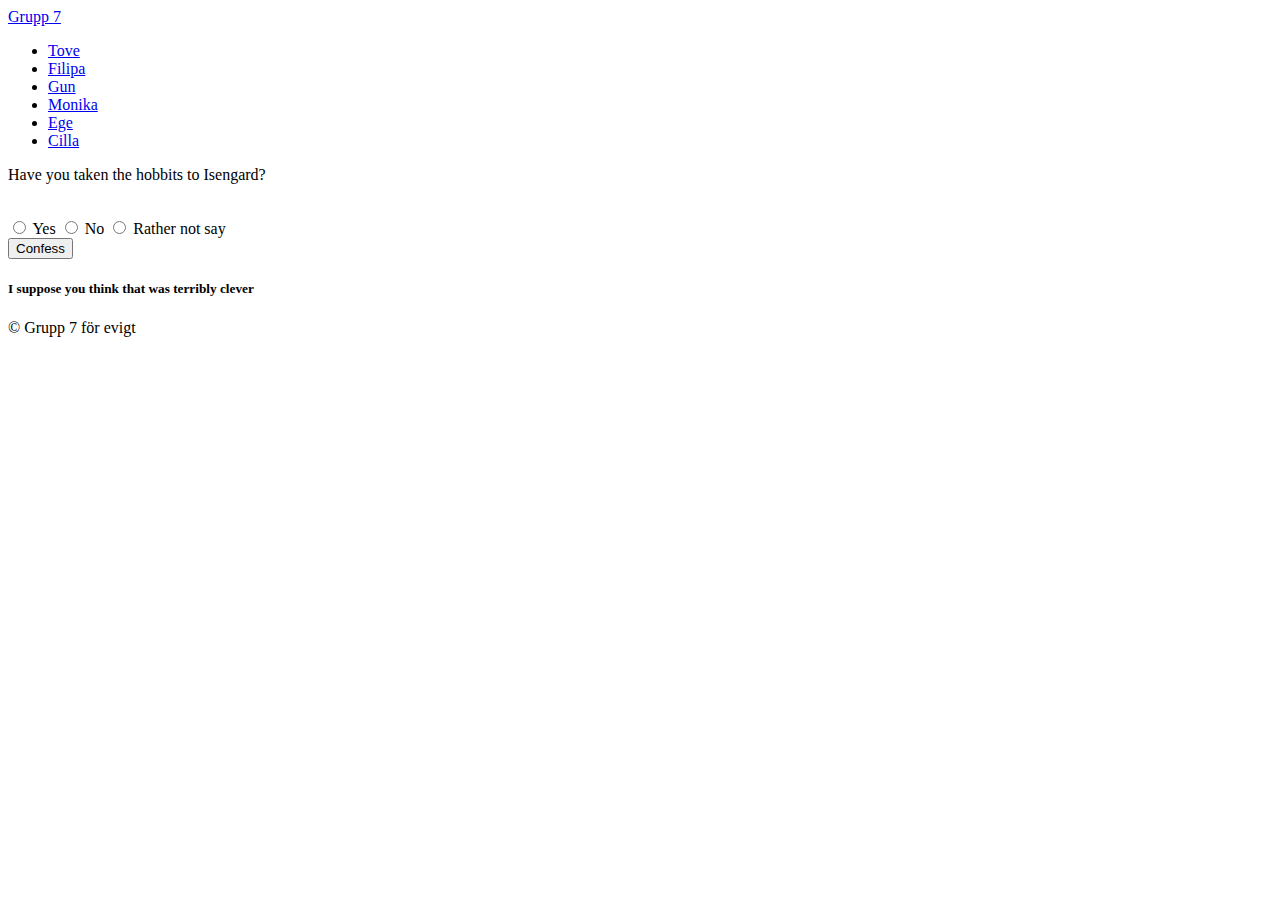
==== gun.html @ 33550542 "initial commit" ====
<!DOCTYPE html>
<html lang="en">
  <head>
    <meta charset="UTF-8" />
    <meta name="viewport" content="width=device-width, initial-scale=1.0" />
    <link rel="stylesheet" type="text/css" href="css/gun.css" />
    <title>Gundalf</title>
  </head>
  <body>
    <div class="showcase">
      <nav class="nav-bar">
        <a href="index.html">Grupp 7</a>
        <ul>
          <li><a href="tove.html">Tove</a></li>
          <li><a href="/filipa.html">Filipa</a></li>
          <li><a href="/gun.html">Gun</a></li>
          <li><a href="/monika.html">Monika</a></li>
          <li><a href="/ege.html">Ege</a></li>
          <li><a href="/cilla.html">Cilla</a></li>
        </ul>
      </nav>
      <form action="" class="hobbits">
        <p>Have you taken the hobbits to Isengard?</p>
        <br />
        <input type="radio" id="yes" name="isengard" />
        <label for="yes">Yes</label>
        <input type="radio" id="no" name="isengard" />
        <label for="no">No</label>
        <input type="radio" id="Vill ej ange" name="isengard" />
        <label for="villEjAnge">Rather not say</label> <br />
        <input class="submit" type="submit" value="Confess" />
      </form>
    </div>

    <section>
      <h5>I suppose you think that was terribly clever</h5>
    </section>
    <footer>
      <p>&copy Grupp 7 för evigt</p>
    </footer>
  </body>
</html>
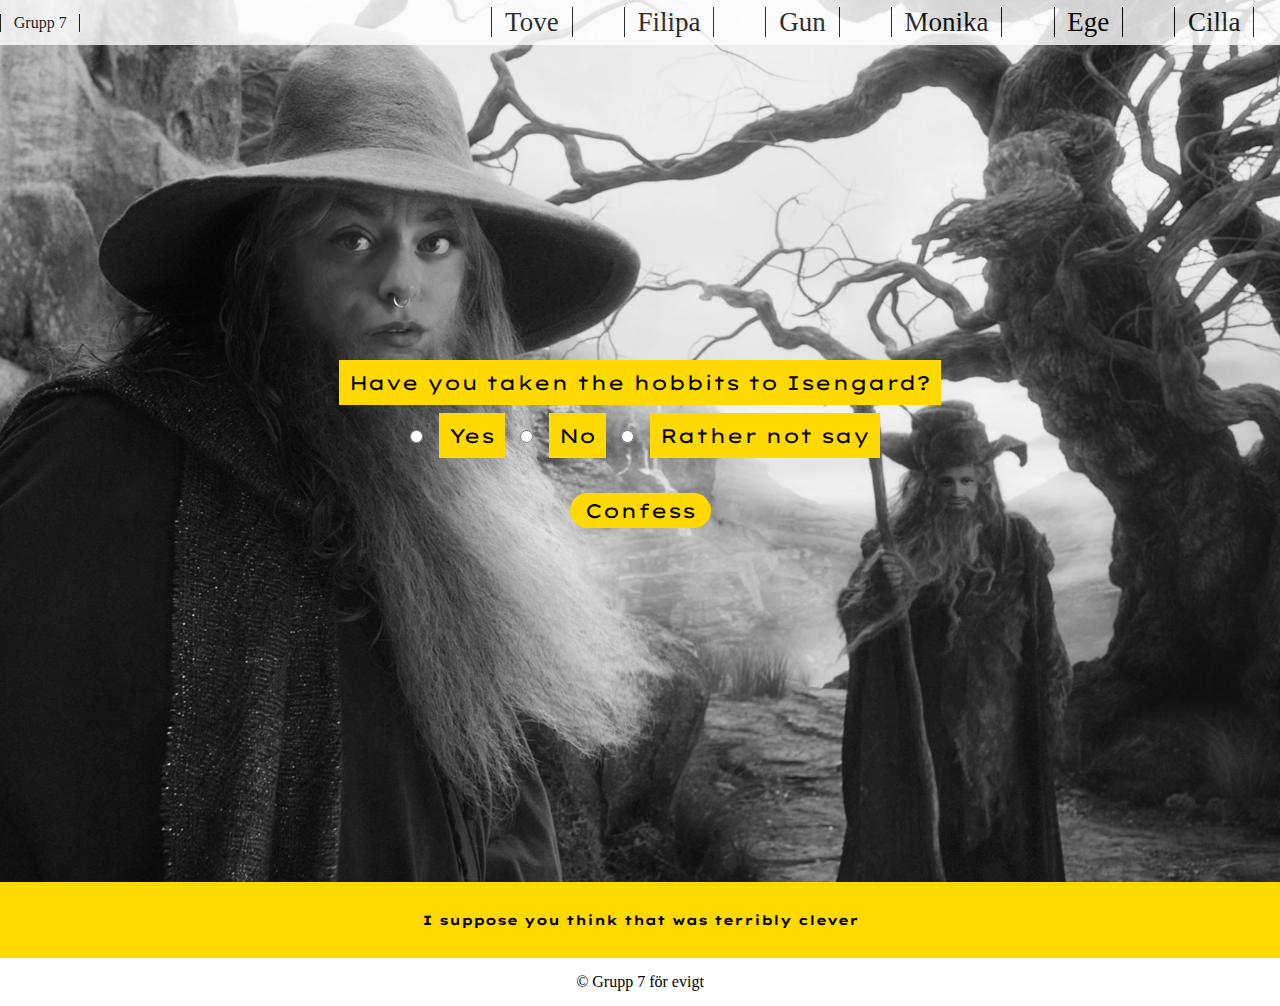
==== commit 3bad9cab: "updated links" ====
--- a/gun.html
+++ b/gun.html
@@ -3,7 +3,7 @@
   <head>
     <meta charset="UTF-8" />
     <meta name="viewport" content="width=device-width, initial-scale=1.0" />
-    <link rel="stylesheet" type="text/css" href="css/gun.css" />
+    <link rel="stylesheet" type="text/css" href="gun.css" />
     <title>Gundalf</title>
   </head>
   <body>
@@ -12,11 +12,11 @@
         <a href="index.html">Grupp 7</a>
         <ul>
           <li><a href="tove.html">Tove</a></li>
-          <li><a href="/filipa.html">Filipa</a></li>
-          <li><a href="/gun.html">Gun</a></li>
-          <li><a href="/monika.html">Monika</a></li>
-          <li><a href="/ege.html">Ege</a></li>
-          <li><a href="/cilla.html">Cilla</a></li>
+          <li><a href="filipa.html">Filipa</a></li>
+          <li><a href="gun.html">Gun</a></li>
+          <li><a href="monika.html">Monika</a></li>
+          <li><a href="ege.html">Ege</a></li>
+          <li><a href="cilla.html">Cilla</a></li>
         </ul>
       </nav>
       <form action="" class="hobbits">
--- a/gun.css
+++ b/gun.css
@@ -0,0 +1,93 @@
+@import url("https://fonts.googleapis.com/css2?family=Permanent+Marker&family=Press+Start+2P&display=swap");
+@import url(https://fonts.googleapis.com/css2?family=Lexend+Peta&display=swap);
+
+* {
+  padding: 0;
+  margin: 0;
+  box-sizing: border-box;
+  font-family: Arial, Helvetica, sans-serif;
+}
+.showcase {
+  background: url("gundalf1.jpg") center center / cover;
+  background-color: rgb(172, 172, 172);
+  height: 98vh;
+}
+body {
+  text-align: center;
+}
+.hobbits {
+  font-size: 2.2vh;
+  margin: 35vh;
+}
+form p {
+  font-family: "Lexend Peta";
+  background-color: rgb(255, 217, 0);
+  display: inline-block;
+  padding: 10px;
+}
+form label {
+  font-family: "Lexend Peta";
+  background-color: rgb(255, 217, 0);
+  display: inline-block;
+  padding: 10px;
+}
+form input {
+  margin: 25px 10px;
+  font-family: "Lexend Peta";
+}
+.submit {
+  font-size: 2.2vh;
+  background-color: rgb(255, 217, 0);
+  border: none;
+  padding: 5px 15px;
+  border-radius: 20px;
+}
+.submit:hover {
+  cursor: pointer;
+  transition: all 0.15s ease-in-out;
+  transform: scale(1.3);
+}
+h5 {
+  font-family: "Lexend Peta";
+  background-color: rgb(255, 217, 0);
+  display: block;
+  padding: 30px;
+}
+.nav-bar {
+  width: 100%;
+  height: 5vh;
+  background: #fff;
+  opacity: 0.8;
+  display: flex;
+  align-items: center;
+  justify-content: space-between;
+}
+.nav-bar a {
+  text-decoration: none;
+  color: black;
+  padding: 0vw 1vw;
+  border-right: black 0.1vw solid;
+  border-left: black 0.1vw solid;
+  font-family: "Permanent Marker", cursive;
+}
+a:hover {
+  color: rgb(236, 151, 40);
+}
+
+li {
+  list-style-type: none;
+  display: inline;
+  margin: 0 2vw;
+  font-size: 3vh;
+  z-index: 1;
+}
+ul {
+  display: flex;
+}
+footer {
+  text-align: center;
+  padding: 15px;
+}
+footer p {
+  font-family: "Permanent Marker", cursive;
+}
